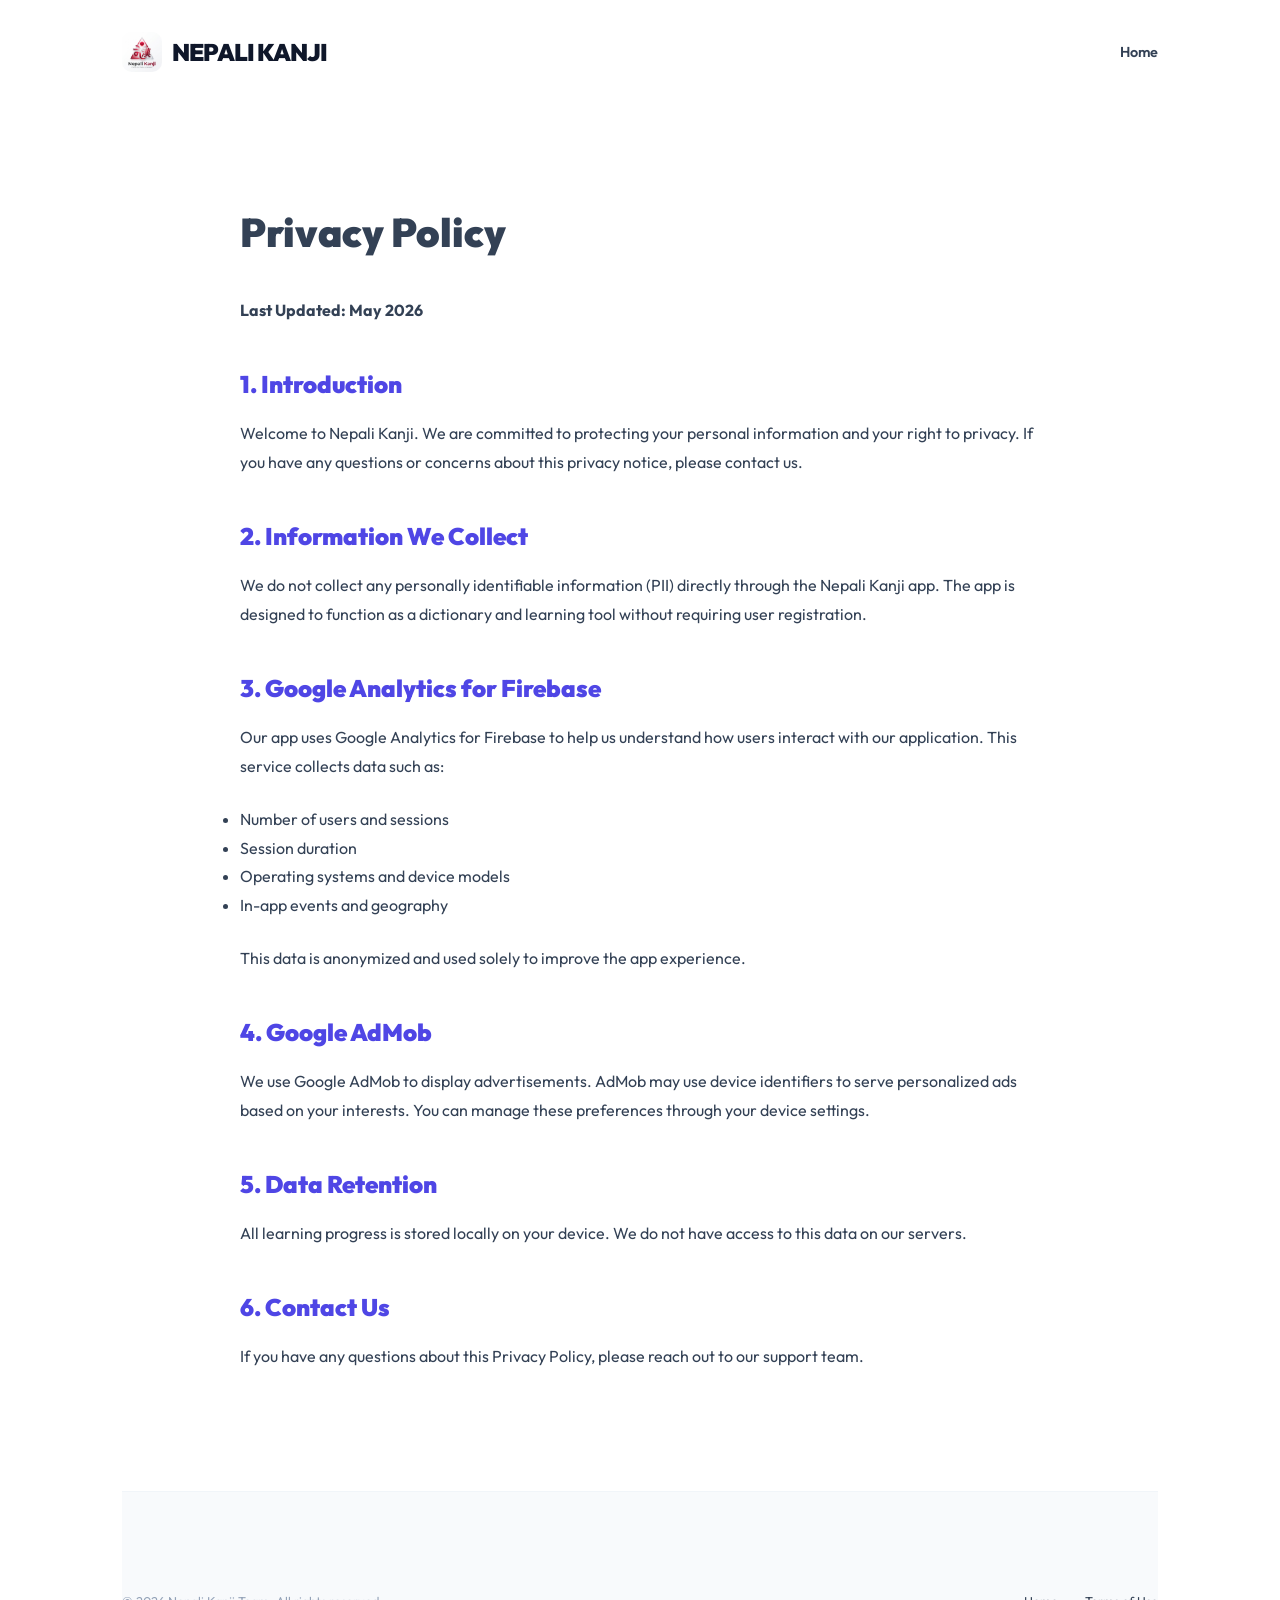
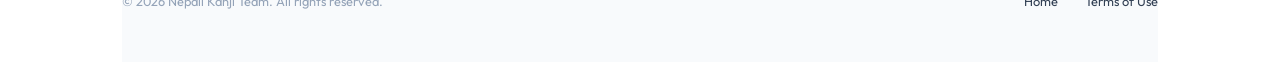
==== privacy.html @ f19040a5 "Add files via upload" ====
<!DOCTYPE html>
<html lang="en">
<head>
    <meta charset="UTF-8">
    <meta name="viewport" content="width=device-width, initial-scale=1.0">
    <title>Privacy Policy | Nepali Kanji</title>
    <link rel="preconnect" href="https://fonts.googleapis.com">
    <link rel="preconnect" href="https://fonts.gstatic.com" crossorigin>
    <link href="https://fonts.googleapis.com/css2?family=Outfit:wght@100..900&display=swap" rel="stylesheet">
    <link rel="stylesheet" href="style.css">
</head>
<body>
    <div class="container">
        <header>
            <div class="logo">
                <a href="index.html" style="text-decoration: none; color: inherit; display: flex; align-items: center; gap: 10px;">
                    <img src="assets/images/logo.png" alt="Nepali Kanji Logo">
                    <span>NEPALI KANJI</span>
                </a>
            </div>
            <nav>
                <a href="index.html">Home</a>
            </nav>
        </header>

        <section class="legal-content">
            <h1>Privacy Policy</h1>
            <p><strong>Last Updated: May 2026</strong></p>

            <h2>1. Introduction</h2>
            <p>Welcome to Nepali Kanji. We are committed to protecting your personal information and your right to privacy. If you have any questions or concerns about this privacy notice, please contact us.</p>

            <h2>2. Information We Collect</h2>
            <p>We do not collect any personally identifiable information (PII) directly through the Nepali Kanji app. The app is designed to function as a dictionary and learning tool without requiring user registration.</p>

            <h2>3. Google Analytics for Firebase</h2>
            <p>Our app uses Google Analytics for Firebase to help us understand how users interact with our application. This service collects data such as:</p>
            <ul>
                <li>Number of users and sessions</li>
                <li>Session duration</li>
                <li>Operating systems and device models</li>
                <li>In-app events and geography</li>
            </ul>
            <p>This data is anonymized and used solely to improve the app experience.</p>

            <h2>4. Google AdMob</h2>
            <p>We use Google AdMob to display advertisements. AdMob may use device identifiers to serve personalized ads based on your interests. You can manage these preferences through your device settings.</p>

            <h2>5. Data Retention</h2>
            <p>All learning progress is stored locally on your device. We do not have access to this data on our servers.</p>

            <h2>6. Contact Us</h2>
            <p>If you have any questions about this Privacy Policy, please reach out to our support team.</p>
        </section>

        <footer>
            <div class="footer-content">
                <div class="copyright">© <span id="year"></span> Nepali Kanji Team. All rights reserved.</div>
                <div class="footer-links">
                    <a href="index.html">Home</a>
                    <a href="terms.html">Terms of Use</a>
                </div>
            </div>
        </footer>
    </div>
    <script>
        document.getElementById('year').textContent = new Date().getFullYear();
    </script>
</body>
</html>
---- style.css ----
:root {
    --primary: #4F46E5;
    --primary-hover: #4338CA;
    --slate-50: #F8FAFC;
    --slate-100: #F1F5F9;
    --slate-800: #1E293B;
    --slate-900: #0F172A;
    --text-main: #334155;
    --white: #FFFFFF;
}

* {
    margin: 0;
    padding: 0;
    box-sizing: border-box;
}

body {
    font-family: 'Outfit', sans-serif;
    line-height: 1.6;
    color: var(--text-main);
    background-color: var(--white);
    overflow-x: hidden;
}

.container {
    max-width: 1100px;
    margin: 0 auto;
    padding: 0 2rem;
}

/* Header */
header {
    padding: 2rem 0;
    display: flex;
    justify-content: space-between;
    align-items: center;
}

.logo {
    font-weight: 900;
    font-size: 1.5rem;
    color: var(--slate-900);
    letter-spacing: -1px;
    display: flex;
    align-items: center;
    gap: 10px;
}

.logo img {
    height: 40px;
    border-radius: 10px;
}

nav a {
    text-decoration: none;
    color: var(--text-main);
    font-weight: 600;
    margin-left: 2rem;
    font-size: 0.9rem;
    transition: color 0.2s;
}

nav a:hover {
    color: var(--primary);
}

/* Hero Section */
.hero {
    padding: 8rem 0;
    text-align: center;
    background: radial-gradient(circle at top right, #EEF2FF, transparent);
}

.hero h1 {
    font-size: 4rem;
    font-weight: 900;
    color: var(--slate-900);
    line-height: 1.1;
    margin-bottom: 1.5rem;
    letter-spacing: -2px;
}

.hero p {
    font-size: 1.25rem;
    color: var(--text-main);
    max-width: 600px;
    margin: 0 auto 2.5rem;
}

.btn {
    display: inline-block;
    background-color: var(--primary);
    color: var(--white);
    padding: 1rem 2.5rem;
    border-radius: 50px;
    text-decoration: none;
    font-weight: 800;
    transition: transform 0.2s, background-color 0.2s;
    box-shadow: 0 10px 20px rgba(79, 70, 229, 0.2);
}

.btn:hover {
    background-color: var(--primary-hover);
    transform: translateY(-2px);
}

/* Hero Image */
.hero-image {
    margin-top: 4rem;
    position: relative;
    max-width: 900px;
    margin-left: auto;
    margin-right: auto;
}

.hero-image img {
    width: 100%;
    height: auto;
    border-radius: 24px;
    box-shadow: 0 30px 60px rgba(0, 0, 0, 0.12);
    border: 1px solid rgba(255, 255, 255, 0.3);
}

/* Features */
.features {
    padding: 6rem 0;
    display: grid;
    grid-template-columns: repeat(auto-fit, minmax(300px, 1fr));
    gap: 2rem;
}

.feature-card {
    padding: 3rem;
    background: var(--slate-50);
    border-radius: 32px;
    border: 1px solid var(--slate-100);
}

.feature-card h3 {
    font-weight: 900;
    margin-bottom: 1rem;
    color: var(--slate-900);
}

/* Footer */
footer {
    padding: 6rem 0 3rem;
    background-color: var(--slate-50);
    border-top: 1px solid var(--slate-100);
}

.footer-content {
    display: flex;
    justify-content: space-between;
    align-items: center;
    flex-wrap: wrap;
    gap: 2rem;
}

.footer-links a {
    text-decoration: none;
    color: var(--text-main);
    font-size: 0.8rem;
    margin-left: 1.5rem;
}

.copyright {
    font-size: 0.8rem;
    color: #94A3B8;
}

/* Legal Pages */
.legal-content {
    padding: 6rem 0;
    max-width: 800px;
    margin: 0 auto;
}

.legal-content h1 {
    font-size: 2.5rem;
    font-weight: 900;
    margin-bottom: 2rem;
}

.legal-content h2 {
    font-size: 1.5rem;
    font-weight: 900;
    margin: 2.5rem 0 1rem;
    color: var(--primary);
}

.legal-content p, .legal-content ul {
    margin-bottom: 1.5rem;
    line-height: 1.8;
}

@media (max-width: 768px) {
    .hero h1 { font-size: 2.5rem; }
    .hero p { font-size: 1rem; }
    header { flex-direction: column; gap: 1rem; }
    nav a { margin: 0 1rem; }
}
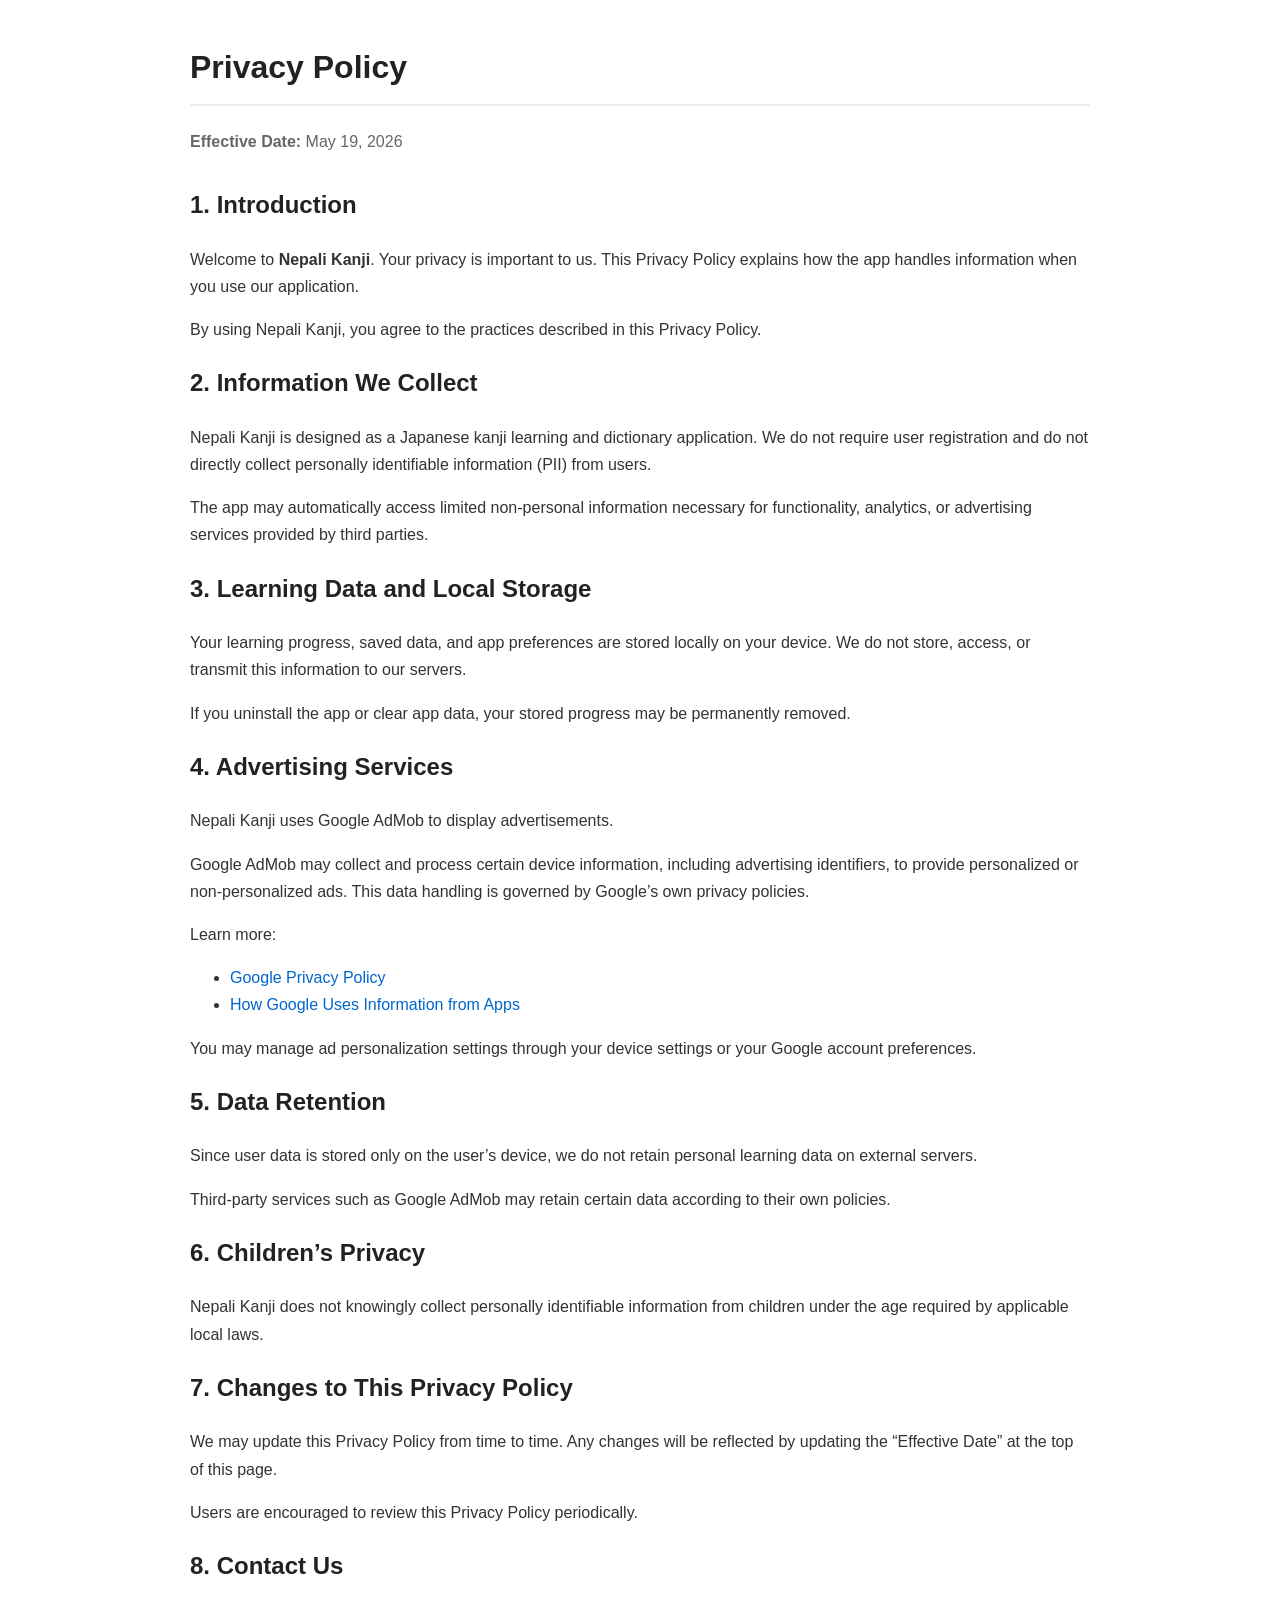
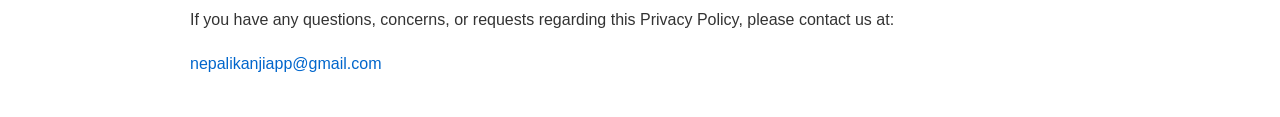
==== commit e183c21f: "Update privacy.html" ====
--- a/privacy.html
+++ b/privacy.html
@@ -1,70 +1,151 @@
 <!DOCTYPE html>
 <html lang="en">
 <head>
-    <meta charset="UTF-8">
-    <meta name="viewport" content="width=device-width, initial-scale=1.0">
-    <title>Privacy Policy | Nepali Kanji</title>
-    <link rel="preconnect" href="https://fonts.googleapis.com">
-    <link rel="preconnect" href="https://fonts.gstatic.com" crossorigin>
-    <link href="https://fonts.googleapis.com/css2?family=Outfit:wght@100..900&display=swap" rel="stylesheet">
-    <link rel="stylesheet" href="style.css">
+  <meta charset="UTF-8" />
+  <meta name="viewport" content="width=device-width, initial-scale=1.0" />
+  <title>Privacy Policy - Nepali Kanji</title>
+  <style>
+    body {
+      font-family: Arial, sans-serif;
+      line-height: 1.7;
+      max-width: 900px;
+      margin: 40px auto;
+      padding: 0 20px;
+      color: #333;
+    }
+
+    h1, h2 {
+      color: #222;
+    }
+
+    h1 {
+      border-bottom: 2px solid #eee;
+      padding-bottom: 10px;
+    }
+
+    a {
+      color: #0066cc;
+      text-decoration: none;
+    }
+
+    a:hover {
+      text-decoration: underline;
+    }
+
+    .date {
+      color: #666;
+      margin-bottom: 30px;
+    }
+  </style>
 </head>
 <body>
-    <div class="container">
-        <header>
-            <div class="logo">
-                <a href="index.html" style="text-decoration: none; color: inherit; display: flex; align-items: center; gap: 10px;">
-                    <img src="assets/images/logo.png" alt="Nepali Kanji Logo">
-                    <span>NEPALI KANJI</span>
-                </a>
-            </div>
-            <nav>
-                <a href="index.html">Home</a>
-            </nav>
-        </header>
 
-        <section class="legal-content">
-            <h1>Privacy Policy</h1>
-            <p><strong>Last Updated: May 2026</strong></p>
+  <h1>Privacy Policy</h1>
 
-            <h2>1. Introduction</h2>
-            <p>Welcome to Nepali Kanji. We are committed to protecting your personal information and your right to privacy. If you have any questions or concerns about this privacy notice, please contact us.</p>
+  <p class="date"><strong>Effective Date:</strong> May 19, 2026</p>
 
-            <h2>2. Information We Collect</h2>
-            <p>We do not collect any personally identifiable information (PII) directly through the Nepali Kanji app. The app is designed to function as a dictionary and learning tool without requiring user registration.</p>
+  <h2>1. Introduction</h2>
+  <p>
+    Welcome to <strong>Nepali Kanji</strong>. Your privacy is important to us.
+    This Privacy Policy explains how the app handles information when you use our application.
+  </p>
 
-            <h2>3. Google Analytics for Firebase</h2>
-            <p>Our app uses Google Analytics for Firebase to help us understand how users interact with our application. This service collects data such as:</p>
-            <ul>
-                <li>Number of users and sessions</li>
-                <li>Session duration</li>
-                <li>Operating systems and device models</li>
-                <li>In-app events and geography</li>
-            </ul>
-            <p>This data is anonymized and used solely to improve the app experience.</p>
+  <p>
+    By using Nepali Kanji, you agree to the practices described in this Privacy Policy.
+  </p>
 
-            <h2>4. Google AdMob</h2>
-            <p>We use Google AdMob to display advertisements. AdMob may use device identifiers to serve personalized ads based on your interests. You can manage these preferences through your device settings.</p>
+  <h2>2. Information We Collect</h2>
+  <p>
+    Nepali Kanji is designed as a Japanese kanji learning and dictionary application.
+    We do not require user registration and do not directly collect personally identifiable
+    information (PII) from users.
+  </p>
 
-            <h2>5. Data Retention</h2>
-            <p>All learning progress is stored locally on your device. We do not have access to this data on our servers.</p>
+  <p>
+    The app may automatically access limited non-personal information necessary for
+    functionality, analytics, or advertising services provided by third parties.
+  </p>
 
-            <h2>6. Contact Us</h2>
-            <p>If you have any questions about this Privacy Policy, please reach out to our support team.</p>
-        </section>
+  <h2>3. Learning Data and Local Storage</h2>
+  <p>
+    Your learning progress, saved data, and app preferences are stored locally on your device.
+    We do not store, access, or transmit this information to our servers.
+  </p>
 
-        <footer>
-            <div class="footer-content">
-                <div class="copyright">© <span id="year"></span> Nepali Kanji Team. All rights reserved.</div>
-                <div class="footer-links">
-                    <a href="index.html">Home</a>
-                    <a href="terms.html">Terms of Use</a>
-                </div>
-            </div>
-        </footer>
-    </div>
-    <script>
-        document.getElementById('year').textContent = new Date().getFullYear();
-    </script>
+  <p>
+    If you uninstall the app or clear app data, your stored progress may be permanently removed.
+  </p>
+
+  <h2>4. Advertising Services</h2>
+  <p>
+    Nepali Kanji uses Google AdMob to display advertisements.
+  </p>
+
+  <p>
+    Google AdMob may collect and process certain device information, including advertising
+    identifiers, to provide personalized or non-personalized ads. This data handling is governed
+    by Google’s own privacy policies.
+  </p>
+
+  <p>
+    Learn more:
+  </p>
+
+  <ul>
+    <li>
+      <a href="https://policies.google.com/privacy" target="_blank">
+        Google Privacy Policy
+      </a>
+    </li>
+    <li>
+      <a href="https://policies.google.com/technologies/partner-sites" target="_blank">
+        How Google Uses Information from Apps
+      </a>
+    </li>
+  </ul>
+
+  <p>
+    You may manage ad personalization settings through your device settings
+    or your Google account preferences.
+  </p>
+
+  <h2>5. Data Retention</h2>
+  <p>
+    Since user data is stored only on the user’s device, we do not retain personal learning
+    data on external servers.
+  </p>
+
+  <p>
+    Third-party services such as Google AdMob may retain certain data according to their own policies.
+  </p>
+
+  <h2>6. Children’s Privacy</h2>
+  <p>
+    Nepali Kanji does not knowingly collect personally identifiable information from children
+    under the age required by applicable local laws.
+  </p>
+
+  <h2>7. Changes to This Privacy Policy</h2>
+  <p>
+    We may update this Privacy Policy from time to time. Any changes will be reflected
+    by updating the “Effective Date” at the top of this page.
+  </p>
+
+  <p>
+    Users are encouraged to review this Privacy Policy periodically.
+  </p>
+
+  <h2>8. Contact Us</h2>
+  <p>
+    If you have any questions, concerns, or requests regarding this Privacy Policy,
+    please contact us at:
+  </p>
+
+  <p>
+    <a href="mailto:nepalikanjiapp@gmail.com">
+      nepalikanjiapp@gmail.com
+    </a>
+  </p>
+
 </body>
 </html>
